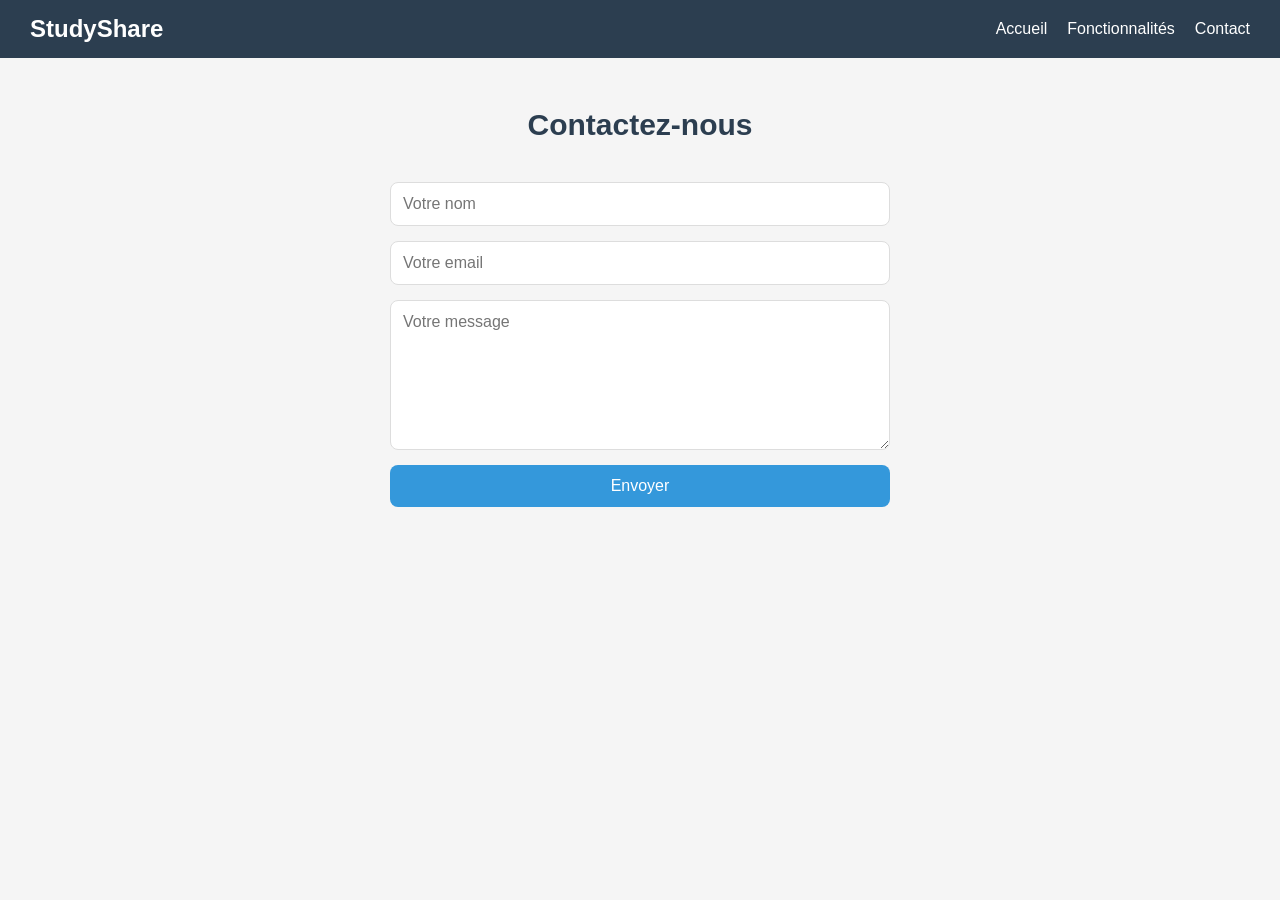
==== contact.html @ 17c048de "Premier commit - Site StudyShare" ====
<!DOCTYPE html>
<html lang="fr">
<head>
    <meta charset="UTF-8">
    <meta name="viewport" content="width=device-width, initial-scale=1.0">
    <title>Contact - StudyShare</title>
    <link rel="stylesheet" href="css/style.css">
</head>
<body>

    <!-- MENU -->
    <nav>
        <h1>StudyShare</h1>
        <ul>
            <li><a href="index.html">Accueil</a></li>
            <li><a href="features.html">Fonctionnalités</a></li>
            <li><a href="contact.html">Contact</a></li>
        </ul>
    </nav>

    <!-- CONTACT -->
    <section class="contact">
        <h2>Contactez-nous</h2>
        <div class="formulaire">
            <input type="text" placeholder="Votre nom">
            <input type="email" placeholder="Votre email">
            <textarea placeholder="Votre message"></textarea>
            <button>Envoyer</button>
        </div>
    </section>

</body>
</html>
---- css/style.css ----
* {
    margin: 0;
    padding: 0;
    box-sizing: border-box;
    font-family: Arial, sans-serif;
}

body {
    background-color: #f5f5f5;
    color: #333;
}

/* MENU */
nav {
    background-color: #2c3e50;
    padding: 15px 30px;
    display: flex;
    justify-content: space-between;
    align-items: center;
}

nav h1 {
    color: white;
    font-size: 24px;
}

nav ul {
    list-style: none;
    display: flex;
    gap: 20px;
}

nav ul li a {
    color: white;
    text-decoration: none;
    font-size: 16px;
}

nav ul li a:hover {
    color: #3498db;
}

/* HERO */
.hero {
    text-align: center;
    padding: 80px 20px;
    background-color: #3498db;
    color: white;
}

.hero h2 {
    font-size: 36px;
    margin-bottom: 20px;
}

.hero p {
    font-size: 18px;
    margin-bottom: 30px;
}

.bouton {
    background-color: white;
    color: #3498db;
    padding: 12px 30px;
    border-radius: 25px;
    text-decoration: none;
    font-weight: bold;
    font-size: 16px;
}

.bouton:hover {
    background-color: #2c3e50;
    color: white;
}

/* FEATURES */
.features {
    padding: 50px 30px;
    text-align: center;
}

.features h2 {
    font-size: 30px;
    margin-bottom: 40px;
    color: #2c3e50;
}

.carte {
    background-color: white;
    padding: 30px;
    margin: 20px auto;
    max-width: 500px;
    border-radius: 10px;
    box-shadow: 0 2px 10px rgba(0,0,0,0.1);
}

.carte h3 {
    font-size: 20px;
    margin-bottom: 10px;
    color: #3498db;
}

/* CONTACT */
.contact {
    padding: 50px 30px;
    text-align: center;
}

.contact h2 {
    font-size: 30px;
    margin-bottom: 40px;
    color: #2c3e50;
}

.formulaire {
    display: flex;
    flex-direction: column;
    max-width: 500px;
    margin: 0 auto;
    gap: 15px;
}

.formulaire input,
.formulaire textarea {
    padding: 12px;
    border: 1px solid #ddd;
    border-radius: 8px;
    font-size: 16px;
}

.formulaire textarea {
    height: 150px;
}

.formulaire button {
    background-color: #3498db;
    color: white;
    padding: 12px;
    border: none;
    border-radius: 8px;
    font-size: 16px;
    cursor: pointer;
}

.formulaire button:hover {
    background-color: #2c3e50;
}
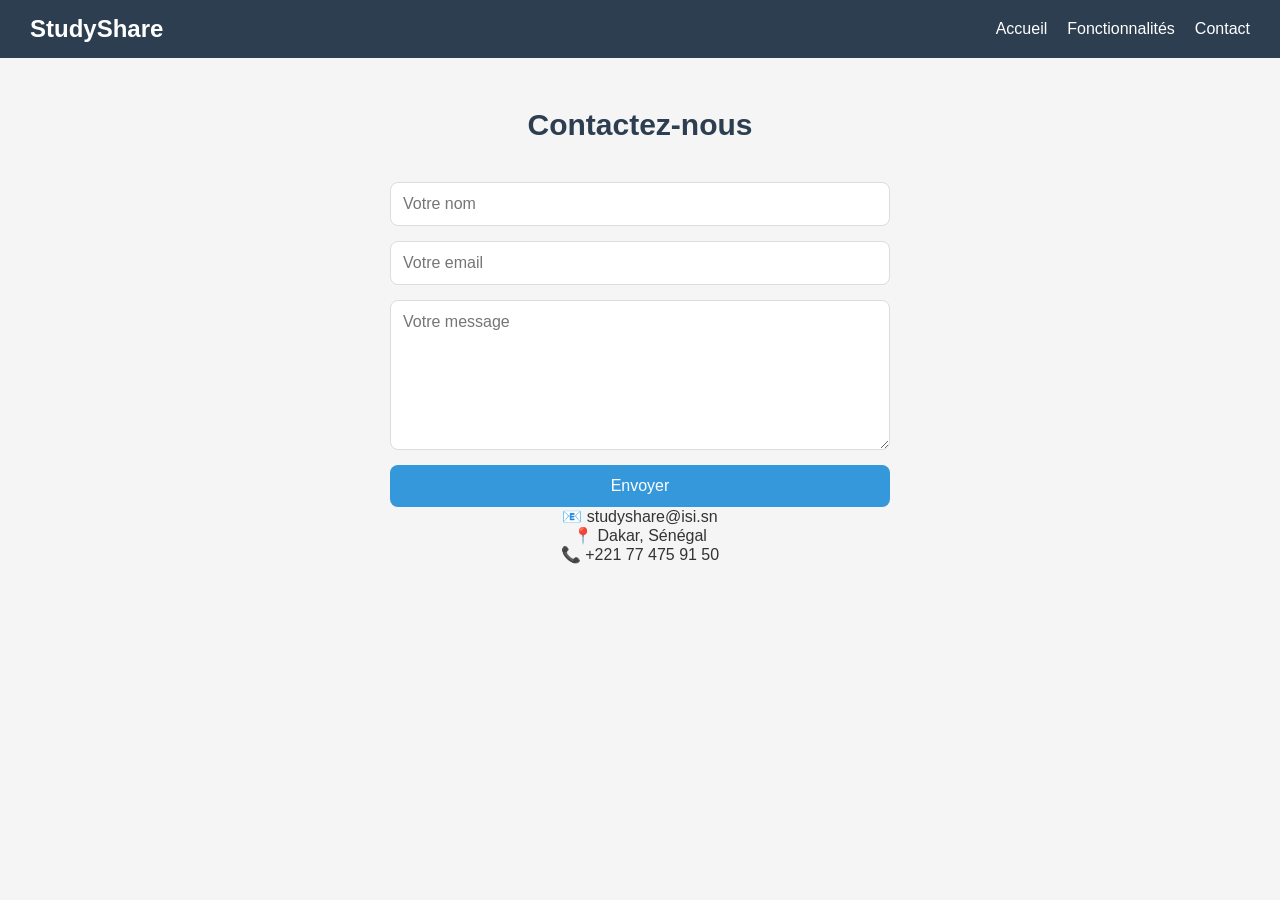
==== commit 1b9f8115: "Ajout carte niveau - features.html" ====
--- a/contact.html
+++ b/contact.html
@@ -27,6 +27,11 @@
             <textarea placeholder="Votre message"></textarea>
             <button>Envoyer</button>
         </div>
+        <div class="info-contact">
+    <p>📧 studyshare@isi.sn</p>
+    <p>📍 Dakar, Sénégal</p>
+    <p>📞 +221 77 475 91 50</p>
+</div>
     </section>
 
 </body>
--- a/css/style.css
+++ b/css/style.css
@@ -144,4 +144,12 @@
 
 .formulaire button:hover {
     background-color: #2c3e50;
+}
+
+
+css.info-contact {
+    margin-top: 30px;
+    font-size: 18px;
+    color: #2c3e50;
+    line-height: 2;
 }
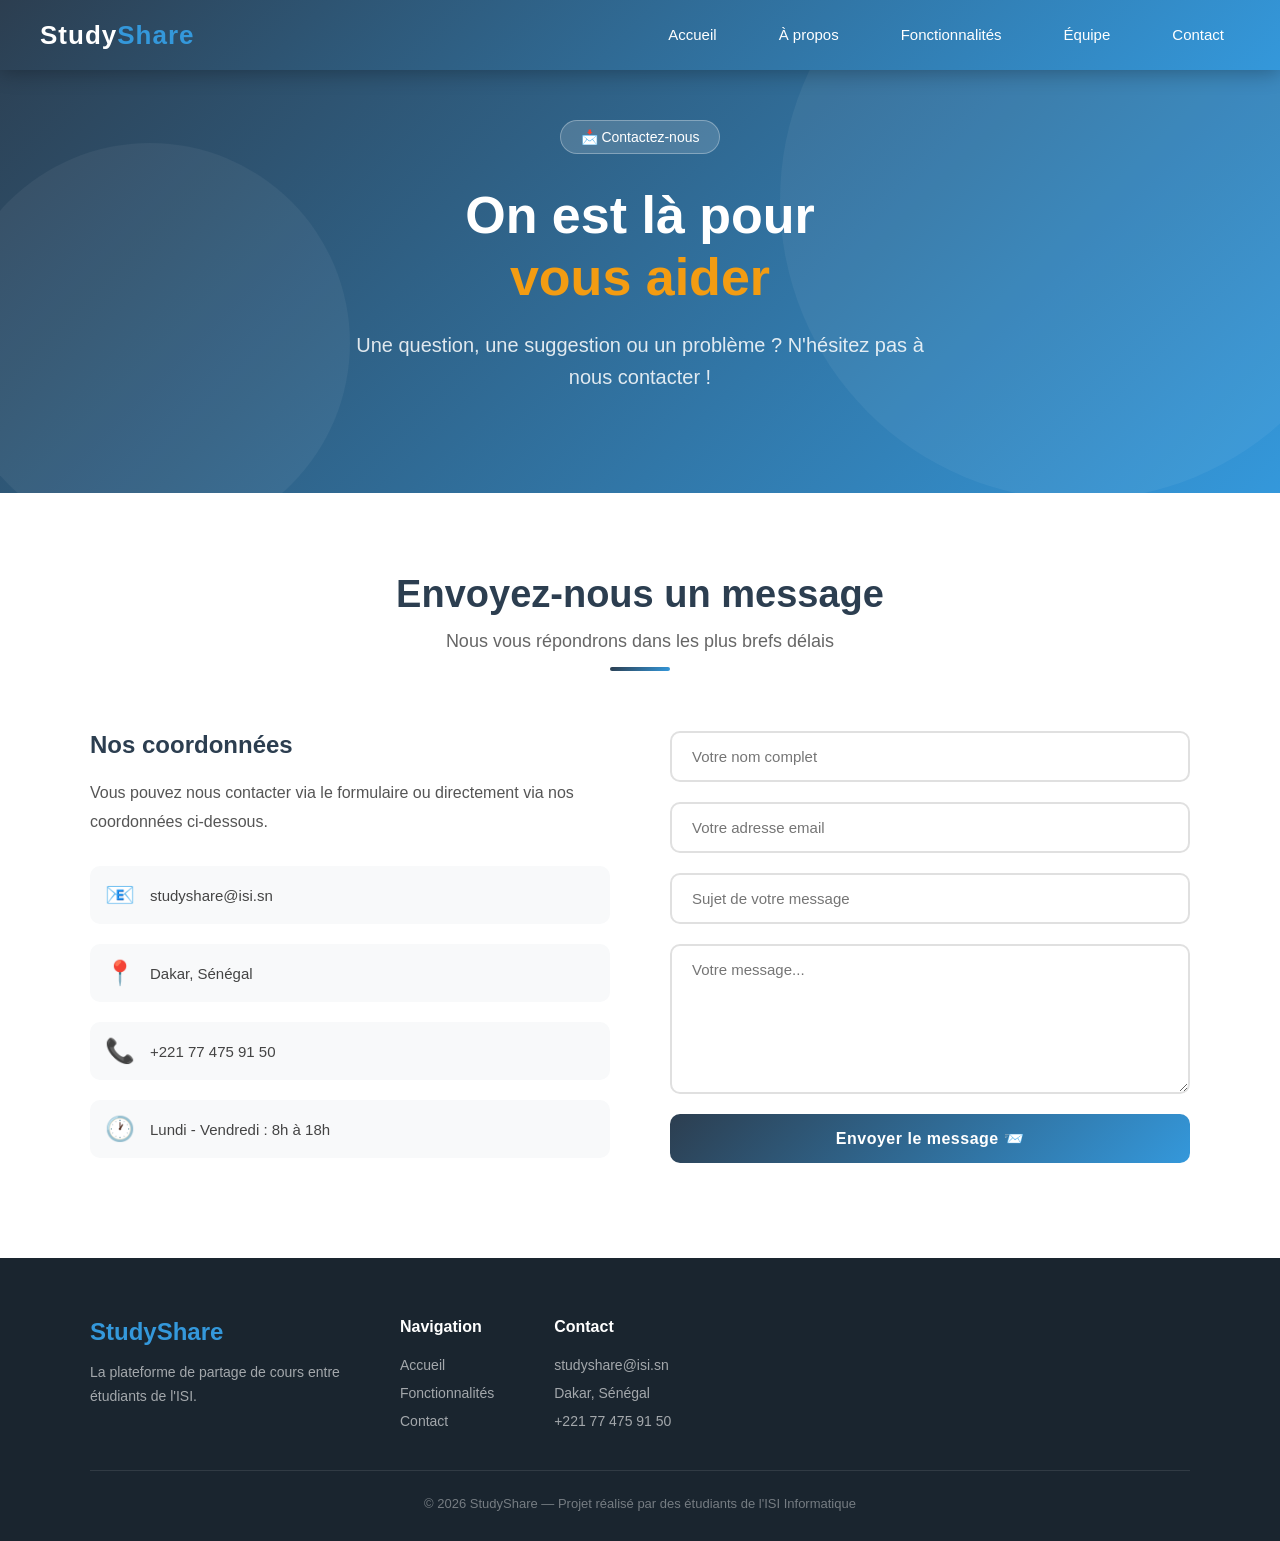
==== commit 939104db: "Ajout fichiers racine pour GitHub Pages" ====
--- a/contact.html
+++ b/contact.html
@@ -8,31 +8,112 @@
 </head>
 <body>
 
-    <!-- MENU -->
+    <!-- NAVBAR -->
     <nav>
-        <h1>StudyShare</h1>
+        <h1>Study<span>Share</span></h1>
         <ul>
             <li><a href="index.html">Accueil</a></li>
+            <li><a href="index.html#apropos">À propos</a></li>
             <li><a href="features.html">Fonctionnalités</a></li>
+            <li><a href="index.html#equipe">Équipe</a></li>
             <li><a href="contact.html">Contact</a></li>
         </ul>
     </nav>
 
+    <!-- HERO CONTACT -->
+    <section class="hero" style="min-height: 50vh; padding-top: 120px;">
+        <div class="hero-badge">📩 Contactez-nous</div>
+        <h2>On est là pour<br><span>vous aider</span></h2>
+        <p>Une question, une suggestion ou un problème ? N'hésitez pas à nous contacter !</p>
+    </section>
+
     <!-- CONTACT -->
     <section class="contact">
-        <h2>Contactez-nous</h2>
-        <div class="formulaire">
-            <input type="text" placeholder="Votre nom">
-            <input type="email" placeholder="Votre email">
-            <textarea placeholder="Votre message"></textarea>
-            <button>Envoyer</button>
+        <div class="section-title animate">
+            <h2>Envoyez-nous un message</h2>
+            <p>Nous vous répondrons dans les plus brefs délais</p>
+            <div class="ligne"></div>
         </div>
-        <div class="info-contact">
-    <p>📧 studyshare@isi.sn</p>
-    <p>📍 Dakar, Sénégal</p>
-    <p>📞 +221 77 475 91 50</p>
-</div>
+        <div class="contact-wrapper">
+
+            <!-- INFOS -->
+            <div class="contact-info animate">
+                <h3>Nos coordonnées</h3>
+                <p>Vous pouvez nous contacter via le formulaire ou directement via nos coordonnées ci-dessous.</p>
+
+                <div class="info-item">
+                    <span class="info-icon">📧</span>
+                    <p>studyshare@isi.sn</p>
+                </div>
+                <div class="info-item">
+                    <span class="info-icon">📍</span>
+                    <p>Dakar, Sénégal</p>
+                </div>
+                <div class="info-item">
+                    <span class="info-icon">📞</span>
+                    <p>+221 77 475 91 50</p>
+                </div>
+                <div class="info-item">
+                    <span class="info-icon">🕐</span>
+                    <p>Lundi - Vendredi : 8h à 18h</p>
+                </div>
+            </div>
+
+            <!-- FORMULAIRE -->
+            <div class="formulaire animate">
+                <input type="text" placeholder="Votre nom complet">
+                <input type="email" placeholder="Votre adresse email">
+                <input type="text" placeholder="Sujet de votre message">
+                <textarea placeholder="Votre message..."></textarea>
+                <button>Envoyer le message 📨</button>
+            </div>
+
+        </div>
     </section>
+
+    <!-- FOOTER -->
+    <footer>
+        <div class="footer-content">
+            <div class="footer-brand">
+                <h3>StudyShare</h3>
+                <p>La plateforme de partage de cours entre étudiants de l'ISI.</p>
+            </div>
+            <div class="footer-links">
+                <h4>Navigation</h4>
+                <ul>
+                    <li><a href="index.html">Accueil</a></li>
+                    <li><a href="features.html">Fonctionnalités</a></li>
+                    <li><a href="contact.html">Contact</a></li>
+                </ul>
+            </div>
+            <div class="footer-links">
+                <h4>Contact</h4>
+                <ul>
+                    <li><a href="#">studyshare@isi.sn</a></li>
+                    <li><a href="#">Dakar, Sénégal</a></li>
+                    <li><a href="#">+221 77 475 91 50</a></li>
+                </ul>
+            </div>
+        </div>
+        <div class="footer-bottom">
+            <p>© 2026 StudyShare — Projet réalisé par des étudiants de l'ISI Informatique</p>
+        </div>
+    </footer>
+
+    <!-- ANIMATIONS -->
+    <script>
+        const observer = new IntersectionObserver((entries) => {
+            entries.forEach(entry => {
+                if (entry.isIntersecting) {
+                    entry.target.classList.add('visible');
+                }
+            });
+        }, { threshold: 0.1 });
+
+        document.querySelectorAll('.animate').forEach(el => {
+            observer.observe(el);
+        });
+    </script>
 
 </body>
 </html>
--- a/css/style.css
+++ b/css/style.css
@@ -1,153 +1,641 @@
+/* ========== RESET & BASE ========== */
 * {
     margin: 0;
     padding: 0;
     box-sizing: border-box;
-    font-family: Arial, sans-serif;
+    font-family: 'Segoe UI', Tahoma, Geneva, Verdana, sans-serif;
+}
+
+:root {
+    --primary: #2C3E50;
+    --secondary: #3498DB;
+    --accent: #E74C3C;
+    --light: #ECF0F1;
+    --white: #FFFFFF;
+    --dark: #1A252F;
+    --gradient: linear-gradient(135deg, #2C3E50, #3498DB);
+}
+
+html {
+    scroll-behavior: smooth;
 }
 
 body {
-    background-color: #f5f5f5;
+    background-color: #f8f9fa;
     color: #333;
-}
-
-/* MENU */
+    overflow-x: hidden;
+}
+
+/* ========== NAVBAR ========== */
 nav {
-    background-color: #2c3e50;
-    padding: 15px 30px;
+    background: var(--gradient);
+    padding: 0 40px;
     display: flex;
     justify-content: space-between;
     align-items: center;
+    position: fixed;
+    top: 0;
+    width: 100%;
+    z-index: 1000;
+    height: 70px;
+    box-shadow: 0 2px 20px rgba(0,0,0,0.3);
 }
 
 nav h1 {
     color: white;
-    font-size: 24px;
+    font-size: 26px;
+    font-weight: 800;
+    letter-spacing: 1px;
+}
+
+nav h1 span {
+    color: #3498DB;
 }
 
 nav ul {
     list-style: none;
     display: flex;
+    gap: 30px;
+}
+
+nav ul li a {
+    color: white;
+    text-decoration: none;
+    font-size: 15px;
+    font-weight: 500;
+    padding: 8px 16px;
+    border-radius: 25px;
+    transition: all 0.3s ease;
+}
+
+nav ul li a:hover {
+    background-color: rgba(255,255,255,0.2);
+    transform: translateY(-2px);
+}
+
+/* ========== HERO ========== */
+.hero {
+    background: var(--gradient);
+    min-height: 100vh;
+    display: flex;
+    flex-direction: column;
+    justify-content: center;
+    align-items: center;
+    text-align: center;
+    padding: 100px 20px 60px;
+    position: relative;
+    overflow: hidden;
+}
+
+.hero::before {
+    content: '';
+    position: absolute;
+    width: 600px;
+    height: 600px;
+    background: rgba(255,255,255,0.05);
+    border-radius: 50%;
+    top: -100px;
+    right: -100px;
+}
+
+.hero::after {
+    content: '';
+    position: absolute;
+    width: 400px;
+    height: 400px;
+    background: rgba(255,255,255,0.05);
+    border-radius: 50%;
+    bottom: -50px;
+    left: -50px;
+}
+
+.hero-badge {
+    background: rgba(255,255,255,0.15);
+    color: white;
+    padding: 8px 20px;
+    border-radius: 25px;
+    font-size: 14px;
+    margin-bottom: 30px;
+    border: 1px solid rgba(255,255,255,0.3);
+    animation: fadeInDown 0.8s ease;
+}
+
+.hero h2 {
+    font-size: 52px;
+    color: white;
+    font-weight: 800;
+    margin-bottom: 20px;
+    line-height: 1.2;
+    animation: fadeInUp 0.8s ease 0.2s both;
+}
+
+.hero h2 span {
+    color: #F39C12;
+}
+
+.hero p {
+    font-size: 20px;
+    color: rgba(255,255,255,0.85);
+    max-width: 600px;
+    margin-bottom: 40px;
+    line-height: 1.6;
+    animation: fadeInUp 0.8s ease 0.4s both;
+}
+
+.hero-buttons {
+    display: flex;
     gap: 20px;
-}
-
-nav ul li a {
-    color: white;
-    text-decoration: none;
-    font-size: 16px;
-}
-
-nav ul li a:hover {
-    color: #3498db;
-}
-
-/* HERO */
-.hero {
-    text-align: center;
-    padding: 80px 20px;
-    background-color: #3498db;
-    color: white;
-}
-
-.hero h2 {
-    font-size: 36px;
-    margin-bottom: 20px;
-}
-
-.hero p {
-    font-size: 18px;
-    margin-bottom: 30px;
+    flex-wrap: wrap;
+    justify-content: center;
+    animation: fadeInUp 0.8s ease 0.6s both;
 }
 
 .bouton {
     background-color: white;
-    color: #3498db;
-    padding: 12px 30px;
-    border-radius: 25px;
+    color: var(--secondary);
+    padding: 14px 35px;
+    border-radius: 30px;
     text-decoration: none;
+    font-weight: 700;
+    font-size: 16px;
+    transition: all 0.3s ease;
+    box-shadow: 0 4px 15px rgba(0,0,0,0.2);
+}
+
+.bouton:hover {
+    background-color: #F39C12;
+    color: white;
+    transform: translateY(-3px);
+    box-shadow: 0 8px 25px rgba(0,0,0,0.3);
+}
+
+.bouton-outline {
+    background: transparent;
+    color: white;
+    padding: 14px 35px;
+    border-radius: 30px;
+    text-decoration: none;
+    font-weight: 700;
+    font-size: 16px;
+    border: 2px solid white;
+    transition: all 0.3s ease;
+}
+
+.bouton-outline:hover {
+    background: white;
+    color: var(--primary);
+    transform: translateY(-3px);
+}
+
+/* ========== STATS ========== */
+.stats {
+    background: white;
+    padding: 60px 40px;
+    display: flex;
+    justify-content: center;
+    gap: 60px;
+    flex-wrap: wrap;
+    box-shadow: 0 4px 20px rgba(0,0,0,0.08);
+}
+
+.stat-item {
+    text-align: center;
+    transition: transform 0.3s ease;
+}
+
+.stat-item:hover {
+    transform: translateY(-5px);
+}
+
+.stat-number {
+    font-size: 48px;
+    font-weight: 800;
+    color: var(--secondary);
+    display: block;
+}
+
+.stat-label {
+    font-size: 16px;
+    color: #666;
+    margin-top: 5px;
+}
+
+/* ========== SECTIONS ========== */
+section {
+    padding: 80px 40px;
+}
+
+.section-title {
+    text-align: center;
+    margin-bottom: 60px;
+}
+
+.section-title h2 {
+    font-size: 38px;
+    color: var(--primary);
+    font-weight: 800;
+    margin-bottom: 15px;
+}
+
+.section-title p {
+    font-size: 18px;
+    color: #666;
+    max-width: 600px;
+    margin: 0 auto;
+}
+
+.section-title .ligne {
+    width: 60px;
+    height: 4px;
+    background: var(--gradient);
+    margin: 15px auto 0;
+    border-radius: 2px;
+}
+
+/* ========== A PROPOS ========== */
+.apropos {
+    background: #f8f9fa;
+}
+
+.apropos-content {
+    display: flex;
+    gap: 60px;
+    align-items: center;
+    max-width: 1100px;
+    margin: 0 auto;
+    flex-wrap: wrap;
+}
+
+.apropos-text {
+    flex: 1;
+    min-width: 280px;
+}
+
+.apropos-text h3 {
+    font-size: 28px;
+    color: var(--primary);
+    margin-bottom: 20px;
+    font-weight: 700;
+}
+
+.apropos-text p {
+    font-size: 16px;
+    color: #555;
+    line-height: 1.8;
+    margin-bottom: 15px;
+}
+
+.apropos-liste {
+    list-style: none;
+    margin-top: 20px;
+}
+
+.apropos-liste li {
+    padding: 8px 0;
+    font-size: 16px;
+    color: #444;
+    display: flex;
+    align-items: center;
+    gap: 10px;
+}
+
+.apropos-liste li::before {
+    content: "✓";
+    color: var(--secondary);
     font-weight: bold;
-    font-size: 16px;
-}
-
-.bouton:hover {
-    background-color: #2c3e50;
-    color: white;
-}
-
-/* FEATURES */
+    font-size: 18px;
+}
+
+.apropos-image {
+    flex: 1;
+    min-width: 280px;
+    background: var(--gradient);
+    border-radius: 20px;
+    padding: 40px;
+    text-align: center;
+    color: white;
+}
+
+.apropos-image .big-icon {
+    font-size: 80px;
+    margin-bottom: 20px;
+}
+
+.apropos-image h4 {
+    font-size: 22px;
+    margin-bottom: 10px;
+}
+
+.apropos-image p {
+    font-size: 15px;
+    opacity: 0.85;
+}
+
+/* ========== FEATURES ========== */
 .features {
-    padding: 50px 30px;
+    background: white;
+}
+
+.features-grid {
+    display: grid;
+    grid-template-columns: repeat(auto-fit, minmax(280px, 1fr));
+    gap: 30px;
+    max-width: 1100px;
+    margin: 0 auto;
+}
+
+.carte {
+    background: white;
+    padding: 40px 30px;
+    border-radius: 15px;
+    box-shadow: 0 5px 20px rgba(0,0,0,0.08);
+    transition: all 0.3s ease;
+    border: 1px solid #f0f0f0;
     text-align: center;
 }
 
-.features h2 {
-    font-size: 30px;
-    margin-bottom: 40px;
-    color: #2c3e50;
-}
-
-.carte {
-    background-color: white;
-    padding: 30px;
-    margin: 20px auto;
-    max-width: 500px;
-    border-radius: 10px;
-    box-shadow: 0 2px 10px rgba(0,0,0,0.1);
+.carte:hover {
+    transform: translateY(-10px);
+    box-shadow: 0 15px 40px rgba(52,152,219,0.2);
+    border-color: var(--secondary);
+}
+
+.carte .icon {
+    font-size: 48px;
+    margin-bottom: 20px;
+    display: block;
 }
 
 .carte h3 {
     font-size: 20px;
-    margin-bottom: 10px;
-    color: #3498db;
-}
-
-/* CONTACT */
+    color: var(--primary);
+    margin-bottom: 15px;
+    font-weight: 700;
+}
+
+.carte p {
+    font-size: 15px;
+    color: #666;
+    line-height: 1.7;
+}
+
+/* ========== EQUIPE ========== */
+.equipe {
+    background: #f8f9fa;
+}
+
+.equipe-grid {
+    display: flex;
+    gap: 30px;
+    justify-content: center;
+    flex-wrap: wrap;
+    max-width: 1100px;
+    margin: 0 auto;
+}
+
+.membre-card {
+    background: white;
+    border-radius: 15px;
+    padding: 40px 30px;
+    text-align: center;
+    box-shadow: 0 5px 20px rgba(0,0,0,0.08);
+    transition: all 0.3s ease;
+    width: 280px;
+}
+
+.membre-card:hover {
+    transform: translateY(-10px);
+    box-shadow: 0 15px 40px rgba(52,152,219,0.2);
+}
+
+.membre-avatar {
+    width: 80px;
+    height: 80px;
+    border-radius: 50%;
+    background: var(--gradient);
+    display: flex;
+    align-items: center;
+    justify-content: center;
+    font-size: 32px;
+    margin: 0 auto 20px;
+    color: white;
+    font-weight: bold;
+}
+
+.membre-card h3 {
+    font-size: 18px;
+    color: var(--primary);
+    font-weight: 700;
+    margin-bottom: 8px;
+}
+
+.membre-card .role {
+    font-size: 14px;
+    color: var(--secondary);
+    font-weight: 600;
+    margin-bottom: 12px;
+}
+
+.membre-card p {
+    font-size: 14px;
+    color: #666;
+    line-height: 1.6;
+}
+
+/* ========== CONTACT ========== */
 .contact {
-    padding: 50px 30px;
-    text-align: center;
-}
-
-.contact h2 {
-    font-size: 30px;
-    margin-bottom: 40px;
-    color: #2c3e50;
+    background: white;
+}
+
+.contact-wrapper {
+    display: flex;
+    gap: 60px;
+    max-width: 1100px;
+    margin: 0 auto;
+    flex-wrap: wrap;
+}
+
+.contact-info {
+    flex: 1;
+    min-width: 280px;
+}
+
+.contact-info h3 {
+    font-size: 24px;
+    color: var(--primary);
+    margin-bottom: 20px;
+    font-weight: 700;
+}
+
+.contact-info p {
+    font-size: 16px;
+    color: #555;
+    line-height: 1.8;
+    margin-bottom: 30px;
+}
+
+.info-item {
+    display: flex;
+    align-items: center;
+    gap: 15px;
+    margin-bottom: 20px;
+    padding: 15px;
+    background: #f8f9fa;
+    border-radius: 10px;
+    transition: all 0.3s ease;
+}
+
+.info-item:hover {
+    background: #EBF5FB;
+    transform: translateX(5px);
+}
+
+.info-icon {
+    font-size: 24px;
+}
+
+.info-item p {
+    margin: 0;
+    font-size: 15px;
+    color: #444;
 }
 
 .formulaire {
+    flex: 1;
+    min-width: 280px;
     display: flex;
     flex-direction: column;
-    max-width: 500px;
-    margin: 0 auto;
-    gap: 15px;
+    gap: 20px;
 }
 
 .formulaire input,
 .formulaire textarea {
-    padding: 12px;
-    border: 1px solid #ddd;
-    border-radius: 8px;
-    font-size: 16px;
+    padding: 15px 20px;
+    border: 2px solid #e0e0e0;
+    border-radius: 10px;
+    font-size: 15px;
+    transition: all 0.3s ease;
+    outline: none;
+    font-family: inherit;
+}
+
+.formulaire input:focus,
+.formulaire textarea:focus {
+    border-color: var(--secondary);
+    box-shadow: 0 0 0 3px rgba(52,152,219,0.1);
 }
 
 .formulaire textarea {
     height: 150px;
+    resize: vertical;
 }
 
 .formulaire button {
-    background-color: #3498db;
-    color: white;
-    padding: 12px;
+    background: var(--gradient);
+    color: white;
+    padding: 15px;
     border: none;
-    border-radius: 8px;
-    font-size: 16px;
+    border-radius: 10px;
+    font-size: 16px;
+    font-weight: 700;
     cursor: pointer;
+    transition: all 0.3s ease;
+    letter-spacing: 0.5px;
 }
 
 .formulaire button:hover {
-    background-color: #2c3e50;
-}
-
-
-css.info-contact {
+    transform: translateY(-3px);
+    box-shadow: 0 8px 25px rgba(52,152,219,0.4);
+}
+
+/* ========== FOOTER ========== */
+footer {
+    background: var(--dark);
+    color: white;
+    padding: 60px 40px 30px;
+}
+
+.footer-content {
+    display: flex;
+    gap: 60px;
+    flex-wrap: wrap;
+    max-width: 1100px;
+    margin: 0 auto 40px;
+}
+
+.footer-brand h3 {
+    font-size: 24px;
+    font-weight: 800;
+    margin-bottom: 15px;
+    color: var(--secondary);
+}
+
+.footer-brand p {
+    font-size: 14px;
+    color: rgba(255,255,255,0.6);
+    line-height: 1.7;
+    max-width: 250px;
+}
+
+.footer-links h4 {
+    font-size: 16px;
+    font-weight: 700;
+    margin-bottom: 20px;
+    color: white;
+}
+
+.footer-links ul {
+    list-style: none;
+    display: flex;
+    flex-direction: column;
+    gap: 10px;
+}
+
+.footer-links ul li a {
+    color: rgba(255,255,255,0.6);
+    text-decoration: none;
+    font-size: 14px;
+    transition: color 0.3s ease;
+}
+
+.footer-links ul li a:hover {
+    color: var(--secondary);
+}
+
+.footer-bottom {
+    border-top: 1px solid rgba(255,255,255,0.1);
+    padding-top: 25px;
+    text-align: center;
+    color: rgba(255,255,255,0.4);
+    font-size: 13px;
+    max-width: 1100px;
+    margin: 0 auto;
+}
+
+/* ========== ANIMATIONS ========== */
+@keyframes fadeInDown {
+    from { opacity: 0; transform: translateY(-20px); }
+    to { opacity: 1; transform: translateY(0); }
+}
+
+@keyframes fadeInUp {
+    from { opacity: 0; transform: translateY(30px); }
+    to { opacity: 1; transform: translateY(0); }
+}
+
+.animate {
+    opacity: 0;
+    transform: translateY(30px);
+    transition: all 0.6s ease;
+}
+
+.animate.visible {
+    opacity: 1;
+    transform: translateY(0);
+}
+
+/* ========== INFO CONTACT ========== */
+.info-contact {
     margin-top: 30px;
     font-size: 18px;
     color: #2c3e50;
